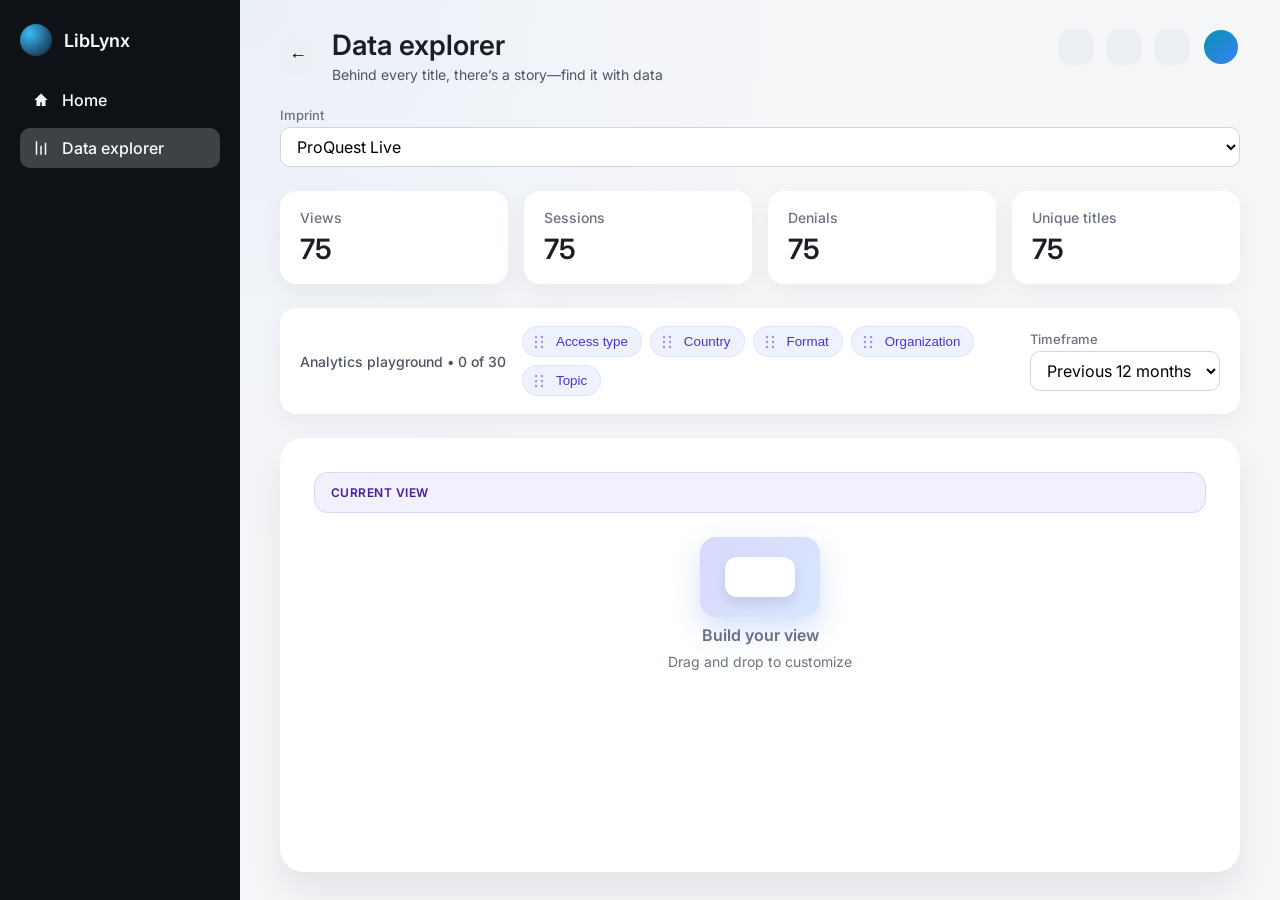
==== analytics/index.html @ 3a9393cf "Initial commit" ====
<!doctype html>
<html lang="en">
  <head>
    <meta charset="utf-8">
    <meta name="viewport" content="width=device-width, initial-scale=1">
    <title>LibLynx Analytics Prototype</title>
    <link rel="stylesheet" href="styles.css">
    <link rel="preconnect" href="https://fonts.googleapis.com">
    <link rel="preconnect" href="https://fonts.gstatic.com" crossorigin>
    <link href="https://fonts.googleapis.com/css2?family=Inter:wght@400;500;600;700&display=swap" rel="stylesheet">
  </head>
  <body>
    <div class="app-shell">
      <aside class="sidebar">
        <div class="brand">
          <div class="brand-mark" aria-hidden="true"></div>
          <span class="brand-name">LibLynx</span>
        </div>
        <nav class="sidebar-nav">
          <button class="nav-item">
            <span class="nav-icon home" aria-hidden="true"></span>
            Home
          </button>
          <button class="nav-item active">
            <span class="nav-icon chart" aria-hidden="true"></span>
            Data explorer
          </button>
        </nav>
      </aside>
      <main class="main">
        <header class="main-header">
          <div class="title-block">
            <button class="back-button" aria-label="Back">
              <span aria-hidden="true">←</span>
            </button>
            <div>
              <h1>Data explorer</h1>
              <p class="subtitle">Behind every title, there’s a story—find it with data</p>
            </div>
          </div>
          <div class="header-actions">
            <button class="icon-button" aria-label="Search"></button>
            <button class="icon-button" aria-label="Notifications"></button>
            <button class="icon-button" aria-label="Messages"></button>
            <button class="avatar" aria-label="Account"></button>
          </div>
        </header>

        <section class="controls">
          <label class="select">
            <span class="label">Imprint</span>
            <select>
              <option>ProQuest Live</option>
            </select>
          </label>
          <div class="summary-cards" role="list">
            <div class="summary-card" role="listitem">
              <span class="summary-label">Views</span>
              <span class="summary-value">75</span>
            </div>
            <div class="summary-card" role="listitem">
              <span class="summary-label">Sessions</span>
              <span class="summary-value">75</span>
            </div>
            <div class="summary-card" role="listitem">
              <span class="summary-label">Denials</span>
              <span class="summary-value">75</span>
            </div>
            <div class="summary-card" role="listitem">
              <span class="summary-label">Unique titles</span>
              <span class="summary-value">75</span>
            </div>
          </div>
          <div class="filters">
            <div class="chips-label">Analytics playground • <span id="playground-count">0</span> of 30</div>
            <div class="chip-bin" id="chip-bin" aria-label="Fields to drag into the results table">
              <button class="chip" draggable="true" data-field="accessType">Access type</button>
              <button class="chip" draggable="true" data-field="country">Country</button>
              <button class="chip" draggable="true" data-field="format">Format</button>
              <button class="chip" draggable="true" data-field="organization">Organization</button>
              <button class="chip" draggable="true" data-field="topic">Topic</button>
            </div>
            <div class="filters-actions">
              <label class="select timeframe">
                <span class="label">Timeframe</span>
                <select id="timeframe">
                  <option>Previous 12 months</option>
                  <option>Last 30 days</option>
                  <option>Last week</option>
                  <option>Today</option>
                </select>
              </label>
            </div>
          </div>
        </section>

        <section class="table-area">
          <div id="dropzone" class="dropzone" tabindex="0" aria-label="Drop fields here to build the table">
            <div id="active-view" class="active-view" hidden>
              <div class="active-view-label">Current view</div>
              <div id="applied-fields" class="applied-fields" role="list"></div>
            </div>
            <div id="empty-state" class="empty-state">
              <div class="empty-illustration" aria-hidden="true"></div>
              <p>Build your view</p>
              <span>Drag and drop to customize</span>
            </div>
            <table id="results-table" class="results-table" hidden>
              <caption class="sr-only">Analytics results</caption>
              <thead>
                <tr id="table-header"></tr>
              </thead>
              <tbody id="table-body"></tbody>
            </table>
          </div>
        </section>
      </main>
    </div>

    <div class="tooltip" id="tooltip" role="tooltip" hidden></div>

    <script type="module" src="app.js"></script>
  </body>
</html>
---- analytics/styles.css ----
:root {
  color-scheme: light;
  font-family: 'Inter', system-ui, -apple-system, BlinkMacSystemFont, 'Segoe UI', sans-serif;
  background-color: #f5f6f8;
  color: #1b1f24;
}

*,
*::before,
*::after {
  box-sizing: border-box;
}

body {
  margin: 0;
  min-height: 100vh;
}

.sr-only {
  position: absolute;
  width: 1px;
  height: 1px;
  padding: 0;
  margin: -1px;
  overflow: hidden;
  clip: rect(0, 0, 0, 0);
  white-space: nowrap;
  border: 0;
}

.app-shell {
  display: grid;
  grid-template-columns: 240px 1fr;
  min-height: 100vh;
}

.sidebar {
  background: #0e1116;
  color: #f9fafb;
  padding: 24px 20px;
  display: flex;
  flex-direction: column;
  gap: 24px;
}

.brand {
  display: flex;
  align-items: center;
  gap: 12px;
  font-weight: 600;
  font-size: 18px;
}

.brand-mark {
  width: 32px;
  height: 32px;
  background: radial-gradient(circle at 30% 30%, #38bdf8, #0f172a);
  border-radius: 50%;
}

.sidebar-nav {
  display: grid;
  gap: 8px;
}

.nav-item {
  all: unset;
  display: flex;
  align-items: center;
  gap: 12px;
  padding: 10px 12px;
  border-radius: 10px;
  font-weight: 500;
  cursor: pointer;
  color: inherit;
}

.nav-item:hover,
.nav-item:focus-visible {
  background: rgba(255, 255, 255, 0.12);
}

.nav-item.active {
  background: rgba(255, 255, 255, 0.2);
}

.nav-icon {
  width: 18px;
  height: 18px;
  background: currentColor;
  mask-size: contain;
  mask-repeat: no-repeat;
}

.nav-icon.home {
  mask-image: url('data:image/svg+xml;utf8,<svg xmlns="http://www.w3.org/2000/svg" fill="white" viewBox="0 0 24 24"><path d="M12 3.172 3.172 12H6v8h5v-5h2v5h5v-8h2.828z"/></svg>');
}

.nav-icon.chart {
  mask-image: url('data:image/svg+xml;utf8,<svg xmlns="http://www.w3.org/2000/svg" fill="white" viewBox="0 0 24 24"><path d="M5 3h2v18H5zm6 6h2v12h-2zm6-4h2v16h-2z"/></svg>');
}

.main {
  background: radial-gradient(circle at 0% 0%, rgba(110, 170, 255, 0.08), transparent 40%), #f5f6f8;
  padding: 28px 40px;
  display: flex;
  flex-direction: column;
  gap: 24px;
}

.main-header {
  display: flex;
  justify-content: space-between;
  align-items: flex-start;
}

.title-block {
  display: flex;
  align-items: center;
  gap: 16px;
}

.back-button {
  width: 36px;
  height: 36px;
  border-radius: 12px;
  border: 0;
  background: #eceff3;
  font-size: 18px;
  cursor: pointer;
}

h1 {
  margin: 0;
  font-size: 28px;
  font-weight: 600;
}

.subtitle {
  margin: 4px 0 0;
  color: #4b5563;
  font-size: 14px;
}

.header-actions {
  display: flex;
  align-items: center;
  gap: 12px;
}

.icon-button {
  width: 36px;
  height: 36px;
  border-radius: 12px;
  border: 0;
  background: #eceff3;
  cursor: pointer;
}

.avatar {
  width: 38px;
  height: 38px;
  background: linear-gradient(135deg, #0891b2, #3b82f6);
  border-radius: 50%;
  border: 2px solid #f5f6f8;
  cursor: pointer;
}

.controls {
  display: grid;
  gap: 24px;
}

.select {
  display: grid;
  gap: 4px;
}

.select .label {
  font-size: 13px;
  color: #6b7280;
  font-weight: 500;
}

.select select {
  height: 40px;
  padding: 0 12px;
  border: 1px solid #d1d5db;
  border-radius: 10px;
  font: inherit;
  background: white;
  cursor: pointer;
}

.summary-cards {
  display: grid;
  grid-template-columns: repeat(auto-fit, minmax(160px, 1fr));
  gap: 16px;
}

.summary-card {
  background: white;
  border-radius: 16px;
  padding: 18px 20px;
  display: grid;
  gap: 6px;
  box-shadow: 0 8px 24px rgba(15, 23, 42, 0.05);
}

.summary-label {
  color: #6b7280;
  font-size: 14px;
  font-weight: 500;
}

.summary-value {
  font-size: 28px;
  font-weight: 600;
}

.filters {
  background: white;
  padding: 18px 20px;
  border-radius: 16px;
  display: flex;
  flex-wrap: wrap;
  align-items: center;
  gap: 16px;
  box-shadow: 0 8px 24px rgba(15, 23, 42, 0.05);
}

.chips-label {
  font-size: 14px;
  color: #4b5563;
  font-weight: 500;
}

.chip-bin {
  display: flex;
  flex-wrap: wrap;
  gap: 8px;
  flex: 1 1 240px;
}

.chip {
  border: 0;
  border-radius: 999px;
  padding: 8px 14px;
  padding-left: 34px;
  background: #eef2ff;
  color: #4338ca;
  font-weight: 500;
  cursor: grab;
  box-shadow: inset 0 0 0 1px rgba(67, 56, 202, 0.08);
  position: relative;
}

.chip:active {
  cursor: grabbing;
}

.chip::before {
  content: '';
  position: absolute;
  left: 12px;
  top: 50%;
  transform: translateY(-50%);
  width: 10px;
  height: 14px;
  background: currentColor;
  opacity: 0.5;
  mask-image: url('data:image/svg+xml;utf8,<svg xmlns="http://www.w3.org/2000/svg" viewBox="0 0 10 14"><g fill="white"><circle cx="2" cy="2" r="1.2"/><circle cx="8" cy="2" r="1.2"/><circle cx="2" cy="7" r="1.2"/><circle cx="8" cy="7" r="1.2"/><circle cx="2" cy="12" r="1.2"/><circle cx="8" cy="12" r="1.2"/></g></svg>');
  mask-size: 100% 100%;
  mask-repeat: no-repeat;
}

.chip.dragging {
  opacity: 0.5;
}

.filters-actions {
  margin-left: auto;
}

.table-area {
  background: white;
  border-radius: 24px;
  padding: 0;
  flex: 1;
  box-shadow: 0 18px 35px rgba(15, 23, 42, 0.08);
  overflow: hidden;
}

.dropzone {
  min-height: 420px;
  display: grid;
  grid-template-rows: auto 1fr;
  align-items: start;
  padding: 32px;
  border: 2px dashed transparent;
  transition: border-color 0.2s ease, background 0.2s ease;
  gap: 24px;
}

.dropzone.is-active {
  border-color: #4f46e5;
  background: rgba(99, 102, 241, 0.08);
}

.active-view {
  display: flex;
  align-items: center;
  gap: 12px;
  background: rgba(79, 70, 229, 0.08);
  border-radius: 14px;
  padding: 12px 16px;
  border: 1px solid rgba(79, 70, 229, 0.15);
  color: #312e81;
  font-weight: 500;
}

.active-view-label {
  font-size: 12px;
  font-weight: 600;
  text-transform: uppercase;
  letter-spacing: 0.04em;
  color: #4c1d95;
}

.applied-fields {
  display: flex;
  flex-wrap: wrap;
  gap: 8px;
}

.active-chip {
  display: inline-flex;
  align-items: center;
  gap: 6px;
  padding: 8px 14px;
  border-radius: 999px;
  background: white;
  box-shadow: inset 0 0 0 1px rgba(79, 70, 229, 0.2), 0 6px 20px rgba(79, 70, 229, 0.12);
  font-weight: 600;
  color: #312e81;
  cursor: pointer;
}

.active-chip[data-active='true'] {
  background: linear-gradient(120deg, #6366f1, #4338ca);
  color: #f8fafc;
  box-shadow: inset 0 0 0 1px rgba(255, 255, 255, 0.25), 0 8px 24px rgba(79, 70, 229, 0.3);
}

.active-chip[data-active='true'] .remove {
  background: rgba(255, 255, 255, 0.14);
  color: inherit;
}

.active-chip[data-active='true'] .remove:hover,
.active-chip[data-active='true'] .remove:focus-visible {
  background: rgba(255, 255, 255, 0.24);
}

.active-chip .remove {
  border: 0;
  width: 22px;
  height: 22px;
  border-radius: 50%;
  display: inline-flex;
  align-items: center;
  justify-content: center;
  background: rgba(79, 70, 229, 0.12);
  color: inherit;
  cursor: pointer;
  font-size: 14px;
  line-height: 1;
  padding: 0;
}

.active-chip .remove:hover,
.active-chip .remove:focus-visible {
  background: rgba(79, 70, 229, 0.2);
}

.empty-state {
  display: grid;
  justify-items: center;
  gap: 8px;
  color: #6b7280;
}

.empty-illustration {
  width: 120px;
  height: 80px;
  background:
    linear-gradient(120deg, rgba(99, 102, 241, 0.25), rgba(59, 130, 246, 0.2)),
    linear-gradient(0deg, white, white);
  border-radius: 16px;
  position: relative;
  box-shadow: 0 12px 30px rgba(37, 99, 235, 0.2);
}

.empty-illustration::after {
  content: '';
  position: absolute;
  width: 70px;
  height: 40px;
  background: white;
  border-radius: 12px;
  top: 50%;
  left: 50%;
  transform: translate(-50%, -50%);
  box-shadow: 0 6px 12px rgba(15, 23, 42, 0.1);
}

.empty-state p {
  font-weight: 600;
  margin: 0;
}

.empty-state span {
  font-size: 14px;
}

.results-table {
  width: 100%;
  border-collapse: collapse;
  background: white;
}

.results-table thead {
  background: #f1f5f9;
}

.results-table th,
.results-table td {
  padding: 14px 18px;
  text-align: left;
  font-size: 14px;
}

.results-table tbody tr:nth-child(odd) {
  background: #f9fafb;
}

.results-table tbody tr:hover {
  background: rgba(191, 219, 254, 0.4);
}

.flag {
  display: inline-flex;
  align-items: center;
  gap: 10px;
}

.flag-circle {
  width: 24px;
  height: 24px;
  border-radius: 50%;
  display: inline-block;
  overflow: hidden;
  position: relative;
  box-shadow: inset 0 0 0 1px rgba(15, 23, 42, 0.08);
  background: linear-gradient(135deg, #e2e8f0, #cbd5f5);
}

.flag-circle img {
  width: 100%;
  height: 100%;
  object-fit: cover;
  display: block;
}

.trend {
  display: inline-flex;
  align-items: center;
  gap: 8px;
}

.trend-line {
  width: 80px;
  height: 32px;
  background: linear-gradient(120deg, rgba(79, 70, 229, 0.8), rgba(14, 116, 144, 0.7));
  border-radius: 999px;
  position: relative;
}

.trend-line::after {
  content: '';
  position: absolute;
  width: 80px;
  height: 2px;
  background: rgba(255, 255, 255, 0.4);
  top: 16px;
  left: 0;
}

.trend-indicator {
  font-weight: 600;
}

.trend-indicator.up {
  color: #047857;
}

.trend-indicator.down {
  color: #dc2626;
}

.tooltip {
  position: fixed;
  max-width: 220px;
  padding: 10px 14px;
  border-radius: 10px;
  background: #1f2937;
  color: white;
  font-size: 13px;
  box-shadow: 0 10px 25px rgba(15, 23, 42, 0.2);
  pointer-events: none;
  z-index: 1000;
}

@media (max-width: 960px) {
  .app-shell {
    grid-template-columns: 1fr;
  }

  .sidebar {
    display: none;
  }

  .main {
    padding: 24px;
  }

  .table-area {
    border-radius: 18px;
  }
}
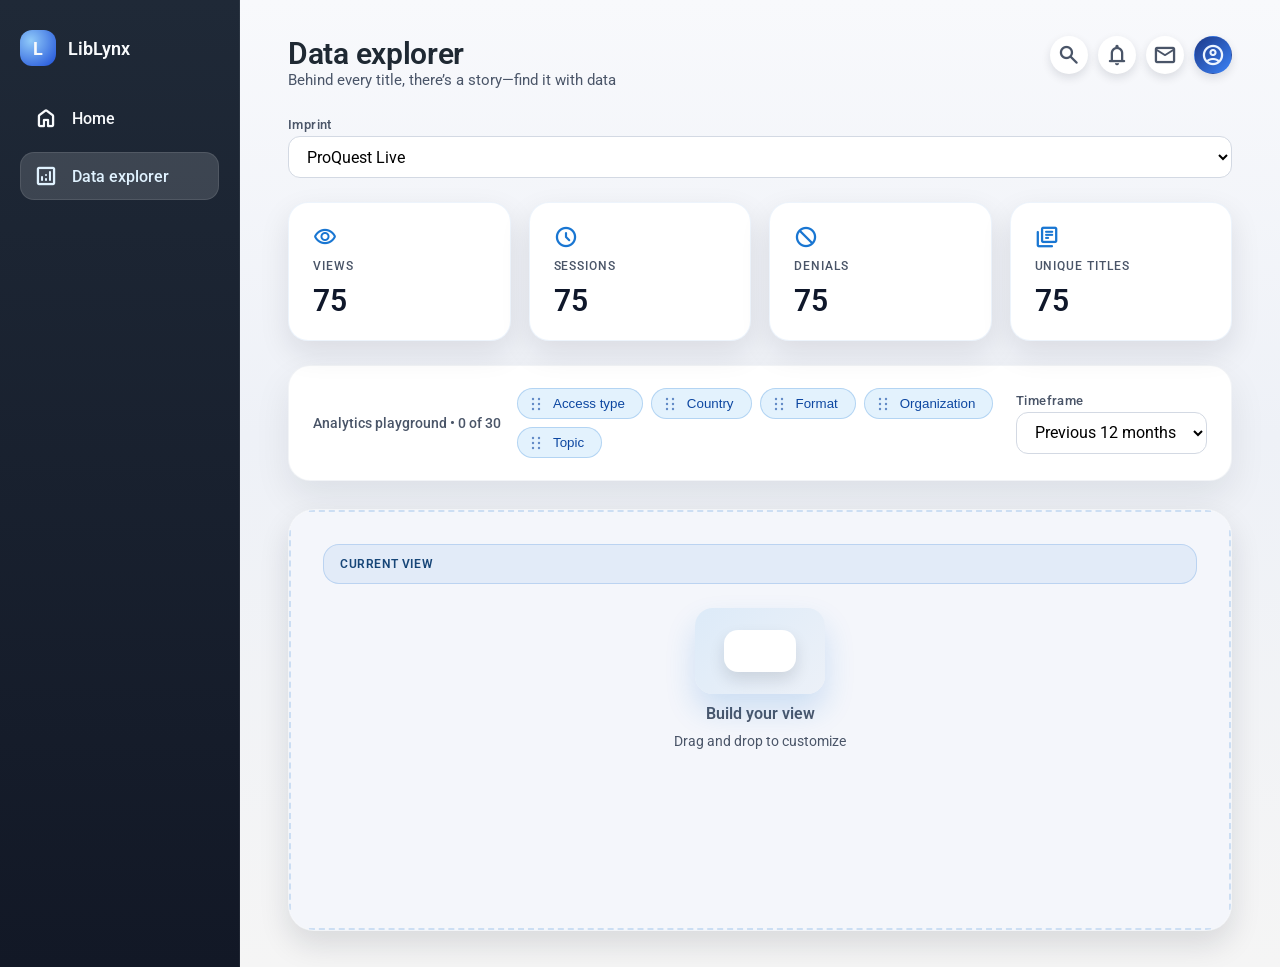
==== commit db41671c: "updated for clarity" ====
--- a/analytics/index.html
+++ b/analytics/index.html
@@ -7,7 +7,8 @@
     <link rel="stylesheet" href="styles.css">
     <link rel="preconnect" href="https://fonts.googleapis.com">
     <link rel="preconnect" href="https://fonts.gstatic.com" crossorigin>
-    <link href="https://fonts.googleapis.com/css2?family=Inter:wght@400;500;600;700&display=swap" rel="stylesheet">
+    <link href="https://fonts.googleapis.com/css2?family=Roboto:wght@400;500;600;700&display=swap" rel="stylesheet">
+    <link href="https://fonts.googleapis.com/css2?family=Material+Symbols+Rounded:wght@400;500&display=swap" rel="stylesheet">
   </head>
   <body>
     <div class="app-shell">
@@ -18,11 +19,11 @@
         </div>
         <nav class="sidebar-nav">
           <button class="nav-item">
-            <span class="nav-icon home" aria-hidden="true"></span>
+            <span class="material-symbols-rounded" aria-hidden="true">home</span>
             Home
           </button>
           <button class="nav-item active">
-            <span class="nav-icon chart" aria-hidden="true"></span>
+            <span class="material-symbols-rounded" aria-hidden="true">analytics</span>
             Data explorer
           </button>
         </nav>
@@ -30,19 +31,24 @@
       <main class="main">
         <header class="main-header">
           <div class="title-block">
-            <button class="back-button" aria-label="Back">
-              <span aria-hidden="true">←</span>
-            </button>
             <div>
               <h1>Data explorer</h1>
               <p class="subtitle">Behind every title, there’s a story—find it with data</p>
             </div>
           </div>
           <div class="header-actions">
-            <button class="icon-button" aria-label="Search"></button>
-            <button class="icon-button" aria-label="Notifications"></button>
-            <button class="icon-button" aria-label="Messages"></button>
-            <button class="avatar" aria-label="Account"></button>
+            <button class="icon-button" aria-label="Search">
+              <span class="material-symbols-rounded" aria-hidden="true">search</span>
+            </button>
+            <button class="icon-button" aria-label="Notifications">
+              <span class="material-symbols-rounded" aria-hidden="true">notifications</span>
+            </button>
+            <button class="icon-button" aria-label="Messages">
+              <span class="material-symbols-rounded" aria-hidden="true">mail</span>
+            </button>
+            <button class="icon-button avatar" aria-label="Account">
+              <span class="material-symbols-rounded" aria-hidden="true">account_circle</span>
+            </button>
           </div>
         </header>
 
@@ -55,18 +61,22 @@
           </label>
           <div class="summary-cards" role="list">
             <div class="summary-card" role="listitem">
+              <span class="summary-icon material-symbols-rounded" aria-hidden="true">visibility</span>
               <span class="summary-label">Views</span>
               <span class="summary-value">75</span>
             </div>
             <div class="summary-card" role="listitem">
+              <span class="summary-icon material-symbols-rounded" aria-hidden="true">schedule</span>
               <span class="summary-label">Sessions</span>
               <span class="summary-value">75</span>
             </div>
             <div class="summary-card" role="listitem">
+              <span class="summary-icon material-symbols-rounded" aria-hidden="true">block</span>
               <span class="summary-label">Denials</span>
               <span class="summary-value">75</span>
             </div>
             <div class="summary-card" role="listitem">
+              <span class="summary-icon material-symbols-rounded" aria-hidden="true">library_books</span>
               <span class="summary-label">Unique titles</span>
               <span class="summary-value">75</span>
             </div>
--- a/analytics/styles.css
+++ b/analytics/styles.css
@@ -1,8 +1,18 @@
 :root {
   color-scheme: light;
-  font-family: 'Inter', system-ui, -apple-system, BlinkMacSystemFont, 'Segoe UI', sans-serif;
-  background-color: #f5f6f8;
-  color: #1b1f24;
+  font-family: 'Roboto', system-ui, -apple-system, BlinkMacSystemFont, 'Segoe UI', sans-serif;
+  background-color: #f5f5f7;
+  color: #1f2933;
+  --mui-primary: #1976d2;
+  --mui-primary-dark: #0d47a1;
+  --mui-primary-light: #e3f2fd;
+  --mui-surface: #ffffff;
+  --mui-surface-variant: #f4f6fb;
+  --mui-outline: #d3d9e3;
+  --mui-muted: #4a5568;
+  --mui-danger: #dc2626;
+  --mui-success: #047857;
+  --mui-shadow: 0 14px 30px rgba(15, 23, 42, 0.12);
 }
 
 *,
@@ -14,6 +24,7 @@
 body {
   margin: 0;
   min-height: 100vh;
+  background: linear-gradient(180deg, #f8f9fc 0%, #eef1f7 45%, #f5f5f5 100%);
 }
 
 .sr-only {
@@ -28,6 +39,10 @@
   border: 0;
 }
 
+.material-symbols-rounded {
+  font-variation-settings: 'FILL' 0, 'wght' 500, 'GRAD' 0, 'opsz' 24;
+}
+
 .app-shell {
   display: grid;
   grid-template-columns: 240px 1fr;
@@ -35,12 +50,13 @@
 }
 
 .sidebar {
-  background: #0e1116;
-  color: #f9fafb;
-  padding: 24px 20px;
+  background: linear-gradient(180deg, #1f2937 0%, #121826 100%);
+  color: #f8fafc;
+  padding: 30px 20px;
   display: flex;
   flex-direction: column;
-  gap: 24px;
+  gap: 28px;
+  border-right: 1px solid rgba(255, 255, 255, 0.06);
 }
 
 .brand {
@@ -52,60 +68,56 @@
 }
 
 .brand-mark {
-  width: 32px;
-  height: 32px;
-  background: radial-gradient(circle at 30% 30%, #38bdf8, #0f172a);
-  border-radius: 50%;
+  width: 36px;
+  height: 36px;
+  border-radius: 12px;
+  background: radial-gradient(circle at 30% 30%, #90caf9, #1d4ed8);
+  display: grid;
+  place-items: center;
+  font-weight: 700;
+  color: #f8fafc;
+}
+
+.brand-mark::after {
+  content: 'L';
+  font-size: 18px;
 }
 
 .sidebar-nav {
   display: grid;
-  gap: 8px;
+  gap: 10px;
 }
 
 .nav-item {
   all: unset;
   display: flex;
   align-items: center;
-  gap: 12px;
-  padding: 10px 12px;
-  border-radius: 10px;
+  gap: 14px;
+  padding: 12px 14px;
+  border-radius: 14px;
   font-weight: 500;
   cursor: pointer;
   color: inherit;
+  transition: background 0.2s ease, transform 0.2s ease;
 }
 
 .nav-item:hover,
 .nav-item:focus-visible {
-  background: rgba(255, 255, 255, 0.12);
+  background: rgba(148, 163, 184, 0.18);
+  transform: translateX(2px);
 }
 
 .nav-item.active {
-  background: rgba(255, 255, 255, 0.2);
-}
-
-.nav-icon {
-  width: 18px;
-  height: 18px;
-  background: currentColor;
-  mask-size: contain;
-  mask-repeat: no-repeat;
-}
-
-.nav-icon.home {
-  mask-image: url('data:image/svg+xml;utf8,<svg xmlns="http://www.w3.org/2000/svg" fill="white" viewBox="0 0 24 24"><path d="M12 3.172 3.172 12H6v8h5v-5h2v5h5v-8h2.828z"/></svg>');
-}
-
-.nav-icon.chart {
-  mask-image: url('data:image/svg+xml;utf8,<svg xmlns="http://www.w3.org/2000/svg" fill="white" viewBox="0 0 24 24"><path d="M5 3h2v18H5zm6 6h2v12h-2zm6-4h2v16h-2z"/></svg>');
+  background: rgba(255, 255, 255, 0.14);
+  color: #e0f2ff;
+  box-shadow: inset 0 0 0 1px rgba(255, 255, 255, 0.1);
 }
 
 .main {
-  background: radial-gradient(circle at 0% 0%, rgba(110, 170, 255, 0.08), transparent 40%), #f5f6f8;
-  padding: 28px 40px;
+  padding: 36px 48px;
   display: flex;
   flex-direction: column;
-  gap: 24px;
+  gap: 28px;
 }
 
 .main-header {
@@ -116,54 +128,55 @@
 
 .title-block {
   display: flex;
-  align-items: center;
-  gap: 16px;
-}
-
-.back-button {
-  width: 36px;
-  height: 36px;
-  border-radius: 12px;
-  border: 0;
-  background: #eceff3;
-  font-size: 18px;
-  cursor: pointer;
+  flex-direction: column;
+  gap: 4px;
 }
 
 h1 {
   margin: 0;
-  font-size: 28px;
+  font-size: 30px;
   font-weight: 600;
+  letter-spacing: -0.01em;
 }
 
 .subtitle {
-  margin: 4px 0 0;
-  color: #4b5563;
-  font-size: 14px;
+  margin: 0;
+  color: var(--mui-muted);
+  font-size: 15px;
 }
 
 .header-actions {
   display: flex;
   align-items: center;
-  gap: 12px;
+  gap: 10px;
 }
 
 .icon-button {
-  width: 36px;
-  height: 36px;
-  border-radius: 12px;
-  border: 0;
-  background: #eceff3;
-  cursor: pointer;
-}
-
-.avatar {
   width: 38px;
   height: 38px;
-  background: linear-gradient(135deg, #0891b2, #3b82f6);
   border-radius: 50%;
-  border: 2px solid #f5f6f8;
+  border: 1px solid transparent;
+  background: var(--mui-surface);
+  color: var(--mui-muted);
+  display: inline-flex;
+  align-items: center;
+  justify-content: center;
   cursor: pointer;
+  transition: border-color 0.2s ease, box-shadow 0.2s ease, color 0.2s ease;
+  box-shadow: 0 4px 10px rgba(15, 23, 42, 0.12);
+}
+
+.icon-button:hover,
+.icon-button:focus-visible {
+  border-color: rgba(25, 118, 210, 0.3);
+  color: var(--mui-primary);
+  box-shadow: 0 6px 16px rgba(25, 118, 210, 0.22);
+  outline: none;
+}
+
+.avatar {
+  background: linear-gradient(135deg, #1e3a8a, #3b82f6);
+  color: #edf5ff;
 }
 
 .controls {
@@ -178,60 +191,98 @@
 
 .select .label {
   font-size: 13px;
-  color: #6b7280;
+  color: var(--mui-muted);
   font-weight: 500;
+  letter-spacing: 0.03em;
 }
 
 .select select {
-  height: 40px;
-  padding: 0 12px;
-  border: 1px solid #d1d5db;
-  border-radius: 10px;
+  height: 42px;
+  padding: 0 14px;
+  border: 1px solid var(--mui-outline);
+  border-radius: 12px;
   font: inherit;
-  background: white;
+  background: var(--mui-surface);
   cursor: pointer;
+  transition: border-color 0.2s ease, box-shadow 0.2s ease;
+}
+
+.select select:hover,
+.select select:focus-visible {
+  border-color: rgba(25, 118, 210, 0.5);
+  box-shadow: 0 0 0 4px rgba(25, 118, 210, 0.12);
+  outline: none;
 }
 
 .summary-cards {
   display: grid;
-  grid-template-columns: repeat(auto-fit, minmax(160px, 1fr));
+  grid-template-columns: repeat(auto-fit, minmax(170px, 1fr));
+  gap: 18px;
+}
+
+.summary-card {
+  background: var(--mui-surface);
+  border-radius: 20px;
+  padding: 22px 24px;
+  display: grid;
+  gap: 10px;
+  border: 1px solid rgba(25, 118, 210, 0.08);
+  box-shadow: 0 12px 30px rgba(15, 23, 42, 0.1);
+  position: relative;
+  overflow: hidden;
+}
+
+.summary-card::after {
+  content: '';
+  position: absolute;
+  inset: 0;
+  background: linear-gradient(135deg, rgba(25, 118, 210, 0.14), transparent 65%);
+  opacity: 0;
+  transition: opacity 0.3s ease;
+}
+
+.summary-card:hover::after {
+  opacity: 1;
+}
+
+.summary-icon {
+  color: var(--mui-primary);
+  font-size: 24px;
+}
+
+.summary-label {
+  font-size: 12px;
+  font-weight: 500;
+  text-transform: uppercase;
+  letter-spacing: 0.08em;
+  color: var(--mui-muted);
+}
+
+.summary-value {
+  font-size: 30px;
+  font-weight: 600;
+  color: #0f172a;
+}
+
+.summary-card:hover .summary-value {
+  color: var(--mui-primary-dark);
+}
+
+.filters {
+  background: var(--mui-surface);
+  padding: 22px 24px;
+  border-radius: 22px;
+  display: flex;
+  flex-wrap: wrap;
+  align-items: center;
   gap: 16px;
-}
-
-.summary-card {
-  background: white;
-  border-radius: 16px;
-  padding: 18px 20px;
-  display: grid;
-  gap: 6px;
-  box-shadow: 0 8px 24px rgba(15, 23, 42, 0.05);
-}
-
-.summary-label {
-  color: #6b7280;
-  font-size: 14px;
-  font-weight: 500;
-}
-
-.summary-value {
-  font-size: 28px;
-  font-weight: 600;
-}
-
-.filters {
-  background: white;
-  padding: 18px 20px;
-  border-radius: 16px;
-  display: flex;
-  flex-wrap: wrap;
-  align-items: center;
-  gap: 16px;
-  box-shadow: 0 8px 24px rgba(15, 23, 42, 0.05);
+  box-shadow: 0 16px 36px rgba(15, 23, 42, 0.08);
+  border: 1px solid rgba(148, 163, 184, 0.12);
 }
 
 .chips-label {
   font-size: 14px;
-  color: #4b5563;
+  color: var(--mui-muted);
   font-weight: 500;
 }
 
@@ -245,37 +296,39 @@
 .chip {
   border: 0;
   border-radius: 999px;
-  padding: 8px 14px;
-  padding-left: 34px;
-  background: #eef2ff;
-  color: #4338ca;
+  padding: 8px 18px 8px 36px;
+  background: var(--mui-primary-light);
+  color: var(--mui-primary-dark);
   font-weight: 500;
   cursor: grab;
-  box-shadow: inset 0 0 0 1px rgba(67, 56, 202, 0.08);
+  box-shadow: inset 0 0 0 1px rgba(25, 118, 210, 0.24);
   position: relative;
+  transition: transform 0.2s ease, box-shadow 0.2s ease;
 }
 
 .chip:active {
   cursor: grabbing;
+  transform: scale(0.97);
+  box-shadow: inset 0 0 0 1px rgba(25, 118, 210, 0.4);
 }
 
 .chip::before {
   content: '';
   position: absolute;
-  left: 12px;
+  left: 14px;
   top: 50%;
   transform: translateY(-50%);
   width: 10px;
   height: 14px;
   background: currentColor;
-  opacity: 0.5;
+  opacity: 0.6;
   mask-image: url('data:image/svg+xml;utf8,<svg xmlns="http://www.w3.org/2000/svg" viewBox="0 0 10 14"><g fill="white"><circle cx="2" cy="2" r="1.2"/><circle cx="8" cy="2" r="1.2"/><circle cx="2" cy="7" r="1.2"/><circle cx="8" cy="7" r="1.2"/><circle cx="2" cy="12" r="1.2"/><circle cx="8" cy="12" r="1.2"/></g></svg>');
   mask-size: 100% 100%;
   mask-repeat: no-repeat;
 }
 
 .chip.dragging {
-  opacity: 0.5;
+  opacity: 0.6;
 }
 
 .filters-actions {
@@ -283,12 +336,13 @@
 }
 
 .table-area {
-  background: white;
-  border-radius: 24px;
+  background: var(--mui-surface);
+  border-radius: 26px;
   padding: 0;
   flex: 1;
-  box-shadow: 0 18px 35px rgba(15, 23, 42, 0.08);
+  box-shadow: var(--mui-shadow);
   overflow: hidden;
+  border: 1px solid rgba(148, 163, 184, 0.12);
 }
 
 .dropzone {
@@ -297,25 +351,27 @@
   grid-template-rows: auto 1fr;
   align-items: start;
   padding: 32px;
-  border: 2px dashed transparent;
-  transition: border-color 0.2s ease, background 0.2s ease;
+  border: 2px dashed rgba(25, 118, 210, 0.18);
+  transition: border-color 0.25s ease, background 0.25s ease, box-shadow 0.25s ease;
   gap: 24px;
+  background: var(--mui-surface-variant);
 }
 
 .dropzone.is-active {
-  border-color: #4f46e5;
-  background: rgba(99, 102, 241, 0.08);
+  border-color: rgba(25, 118, 210, 0.55);
+  background: rgba(25, 118, 210, 0.08);
+  box-shadow: 0 0 0 4px rgba(25, 118, 210, 0.12);
 }
 
 .active-view {
   display: flex;
   align-items: center;
   gap: 12px;
-  background: rgba(79, 70, 229, 0.08);
-  border-radius: 14px;
+  background: rgba(25, 118, 210, 0.08);
+  border-radius: 16px;
   padding: 12px 16px;
-  border: 1px solid rgba(79, 70, 229, 0.15);
-  color: #312e81;
+  border: 1px solid rgba(25, 118, 210, 0.2);
+  color: var(--mui-primary-dark);
   font-weight: 500;
 }
 
@@ -323,8 +379,8 @@
   font-size: 12px;
   font-weight: 600;
   text-transform: uppercase;
-  letter-spacing: 0.04em;
-  color: #4c1d95;
+  letter-spacing: 0.05em;
+  color: #174678;
 }
 
 .applied-fields {
@@ -337,29 +393,20 @@
   display: inline-flex;
   align-items: center;
   gap: 6px;
-  padding: 8px 14px;
+  padding: 8px 16px;
   border-radius: 999px;
-  background: white;
-  box-shadow: inset 0 0 0 1px rgba(79, 70, 229, 0.2), 0 6px 20px rgba(79, 70, 229, 0.12);
+  background: var(--mui-surface);
+  box-shadow: inset 0 0 0 1px rgba(25, 118, 210, 0.22), 0 8px 20px rgba(25, 118, 210, 0.16);
   font-weight: 600;
-  color: #312e81;
+  color: var(--mui-primary-dark);
   cursor: pointer;
+  transition: transform 0.2s ease;
 }
 
 .active-chip[data-active='true'] {
-  background: linear-gradient(120deg, #6366f1, #4338ca);
+  background: linear-gradient(120deg, #1976d2, #0d47a1);
   color: #f8fafc;
-  box-shadow: inset 0 0 0 1px rgba(255, 255, 255, 0.25), 0 8px 24px rgba(79, 70, 229, 0.3);
-}
-
-.active-chip[data-active='true'] .remove {
-  background: rgba(255, 255, 255, 0.14);
-  color: inherit;
-}
-
-.active-chip[data-active='true'] .remove:hover,
-.active-chip[data-active='true'] .remove:focus-visible {
-  background: rgba(255, 255, 255, 0.24);
+  box-shadow: inset 0 0 0 1px rgba(255, 255, 255, 0.25), 0 10px 28px rgba(25, 118, 210, 0.3);
 }
 
 .active-chip .remove {
@@ -370,7 +417,7 @@
   display: inline-flex;
   align-items: center;
   justify-content: center;
-  background: rgba(79, 70, 229, 0.12);
+  background: rgba(25, 118, 210, 0.18);
   color: inherit;
   cursor: pointer;
   font-size: 14px;
@@ -380,38 +427,38 @@
 
 .active-chip .remove:hover,
 .active-chip .remove:focus-visible {
-  background: rgba(79, 70, 229, 0.2);
+  background: rgba(25, 118, 210, 0.28);
 }
 
 .empty-state {
   display: grid;
   justify-items: center;
-  gap: 8px;
-  color: #6b7280;
+  gap: 10px;
+  color: var(--mui-muted);
 }
 
 .empty-illustration {
-  width: 120px;
-  height: 80px;
+  width: 130px;
+  height: 86px;
   background:
-    linear-gradient(120deg, rgba(99, 102, 241, 0.25), rgba(59, 130, 246, 0.2)),
-    linear-gradient(0deg, white, white);
-  border-radius: 16px;
+    linear-gradient(135deg, rgba(25, 118, 210, 0.15), rgba(13, 71, 161, 0.08)),
+    linear-gradient(0deg, var(--mui-surface), var(--mui-surface));
+  border-radius: 18px;
   position: relative;
-  box-shadow: 0 12px 30px rgba(37, 99, 235, 0.2);
+  box-shadow: 0 16px 30px rgba(25, 118, 210, 0.18);
 }
 
 .empty-illustration::after {
   content: '';
   position: absolute;
-  width: 70px;
-  height: 40px;
-  background: white;
-  border-radius: 12px;
+  width: 72px;
+  height: 42px;
+  background: var(--mui-surface);
+  border-radius: 14px;
   top: 50%;
   left: 50%;
   transform: translate(-50%, -50%);
-  box-shadow: 0 6px 12px rgba(15, 23, 42, 0.1);
+  box-shadow: 0 8px 16px rgba(15, 23, 42, 0.12);
 }
 
 .empty-state p {
@@ -426,26 +473,28 @@
 .results-table {
   width: 100%;
   border-collapse: collapse;
-  background: white;
+  background: var(--mui-surface);
 }
 
 .results-table thead {
-  background: #f1f5f9;
+  background: #f5f7fb;
+  border-bottom: 1px solid #d9e1ee;
 }
 
 .results-table th,
 .results-table td {
-  padding: 14px 18px;
+  padding: 16px 18px;
   text-align: left;
   font-size: 14px;
+  border-bottom: 1px solid #e4e9f3;
 }
 
 .results-table tbody tr:nth-child(odd) {
-  background: #f9fafb;
+  background: #f9fbfe;
 }
 
 .results-table tbody tr:hover {
-  background: rgba(191, 219, 254, 0.4);
+  background: rgba(227, 242, 253, 0.6);
 }
 
 .flag {
@@ -458,8 +507,8 @@
   width: 24px;
   height: 24px;
   border-radius: 50%;
+  overflow: hidden;
   display: inline-block;
-  overflow: hidden;
   position: relative;
   box-shadow: inset 0 0 0 1px rgba(15, 23, 42, 0.08);
   background: linear-gradient(135deg, #e2e8f0, #cbd5f5);
@@ -475,25 +524,27 @@
 .trend {
   display: inline-flex;
   align-items: center;
-  gap: 8px;
-}
-
-.trend-line {
-  width: 80px;
-  height: 32px;
-  background: linear-gradient(120deg, rgba(79, 70, 229, 0.8), rgba(14, 116, 144, 0.7));
-  border-radius: 999px;
-  position: relative;
-}
-
-.trend-line::after {
-  content: '';
-  position: absolute;
-  width: 80px;
-  height: 2px;
-  background: rgba(255, 255, 255, 0.4);
-  top: 16px;
-  left: 0;
+  gap: 12px;
+}
+
+.sparkline {
+  width: 92px;
+  height: 36px;
+}
+
+.sparkline-area {
+  fill: rgba(25, 118, 210, 0.18);
+}
+
+.sparkline-line {
+  stroke-width: 2.2;
+  stroke-linecap: round;
+  stroke-linejoin: round;
+}
+
+.sparkline-marker {
+  stroke-width: 1.6;
+  stroke: #fff;
 }
 
 .trend-indicator {
@@ -501,27 +552,31 @@
 }
 
 .trend-indicator.up {
-  color: #047857;
+  color: var(--mui-success);
 }
 
 .trend-indicator.down {
-  color: #dc2626;
+  color: var(--mui-danger);
+}
+
+.trend-indicator.flat {
+  color: var(--mui-primary);
 }
 
 .tooltip {
   position: fixed;
   max-width: 220px;
   padding: 10px 14px;
-  border-radius: 10px;
+  border-radius: 12px;
   background: #1f2937;
   color: white;
   font-size: 13px;
-  box-shadow: 0 10px 25px rgba(15, 23, 42, 0.2);
+  box-shadow: 0 12px 28px rgba(15, 23, 42, 0.2);
   pointer-events: none;
   z-index: 1000;
 }
 
-@media (max-width: 960px) {
+@media (max-width: 1080px) {
   .app-shell {
     grid-template-columns: 1fr;
   }
@@ -531,11 +586,25 @@
   }
 
   .main {
-    padding: 24px;
+    padding: 28px;
   }
-
-  .table-area {
+}
+
+@media (max-width: 720px) {
+  .main {
+    padding: 22px;
+  }
+
+  .summary-cards {
+    grid-template-columns: repeat(auto-fit, minmax(140px, 1fr));
+  }
+
+  .filters {
     border-radius: 18px;
   }
-}
-
+
+  .table-area {
+    border-radius: 20px;
+  }
+}
+ 
